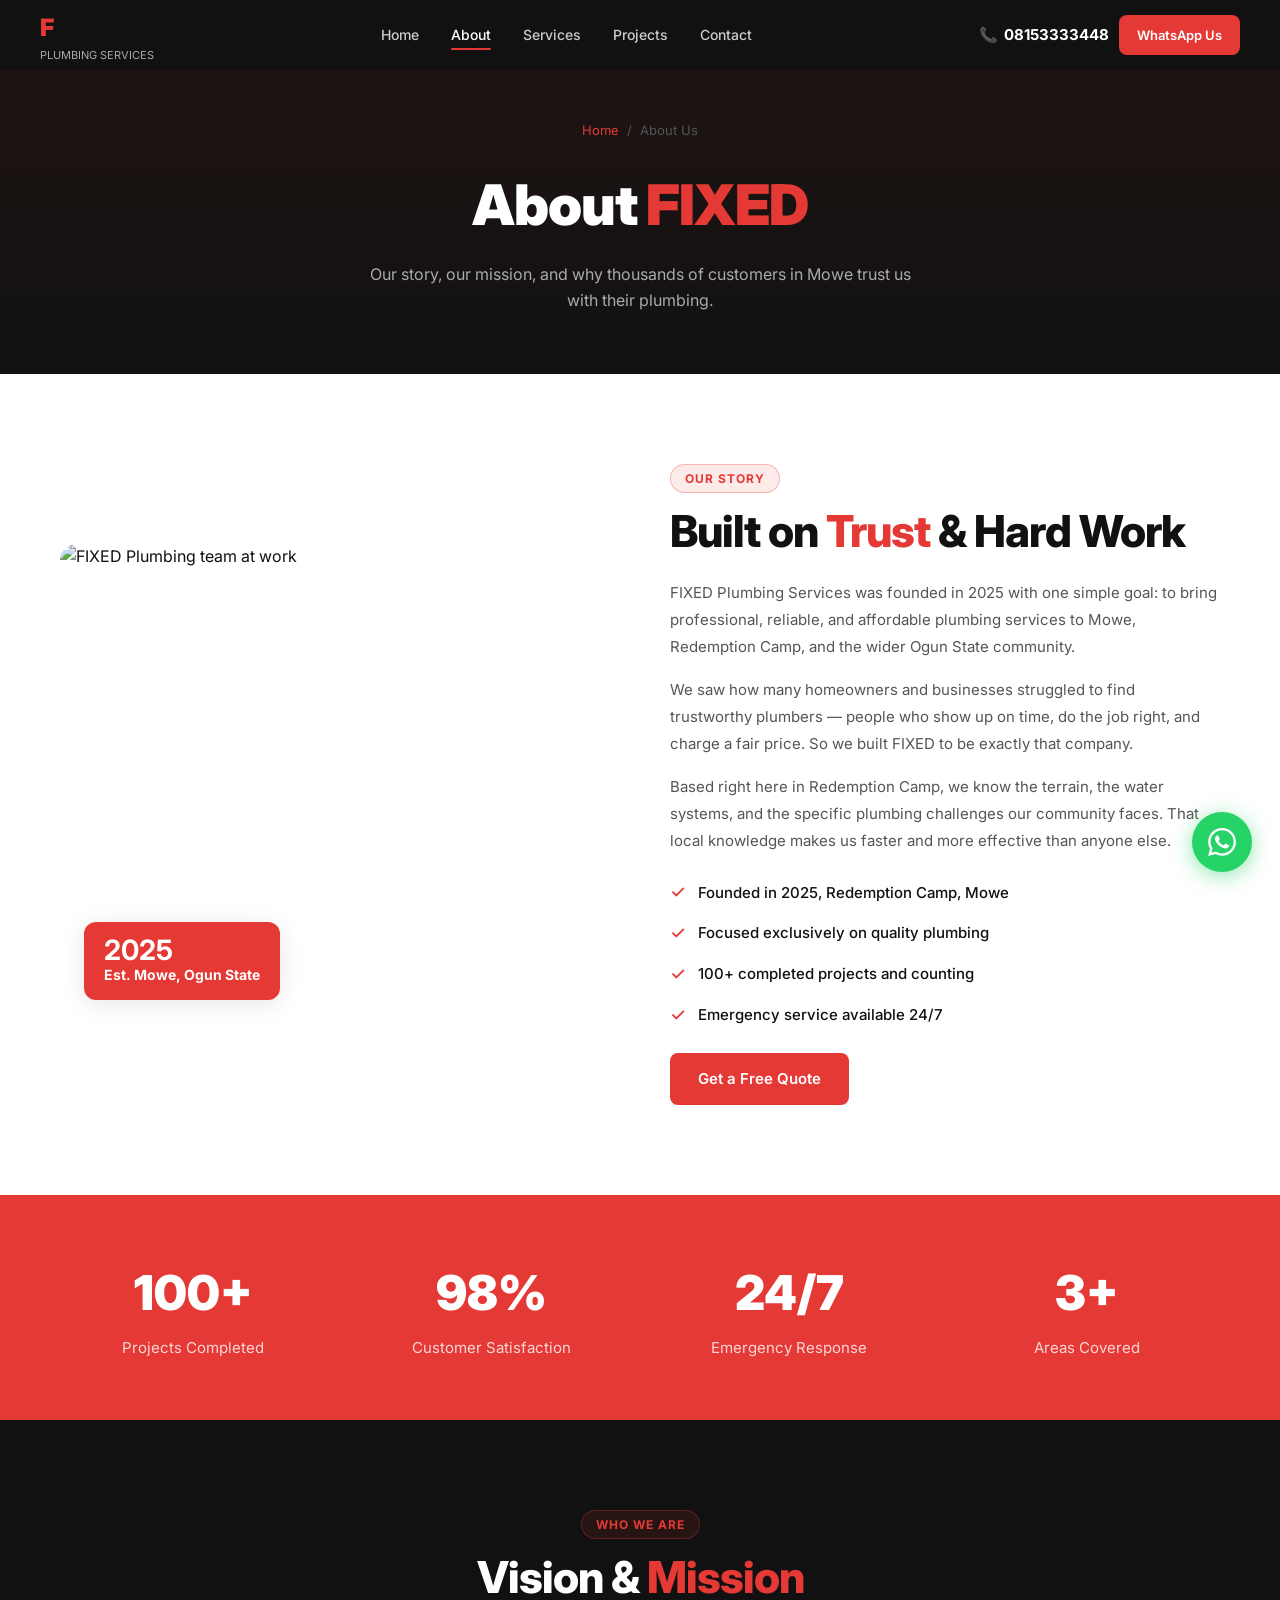
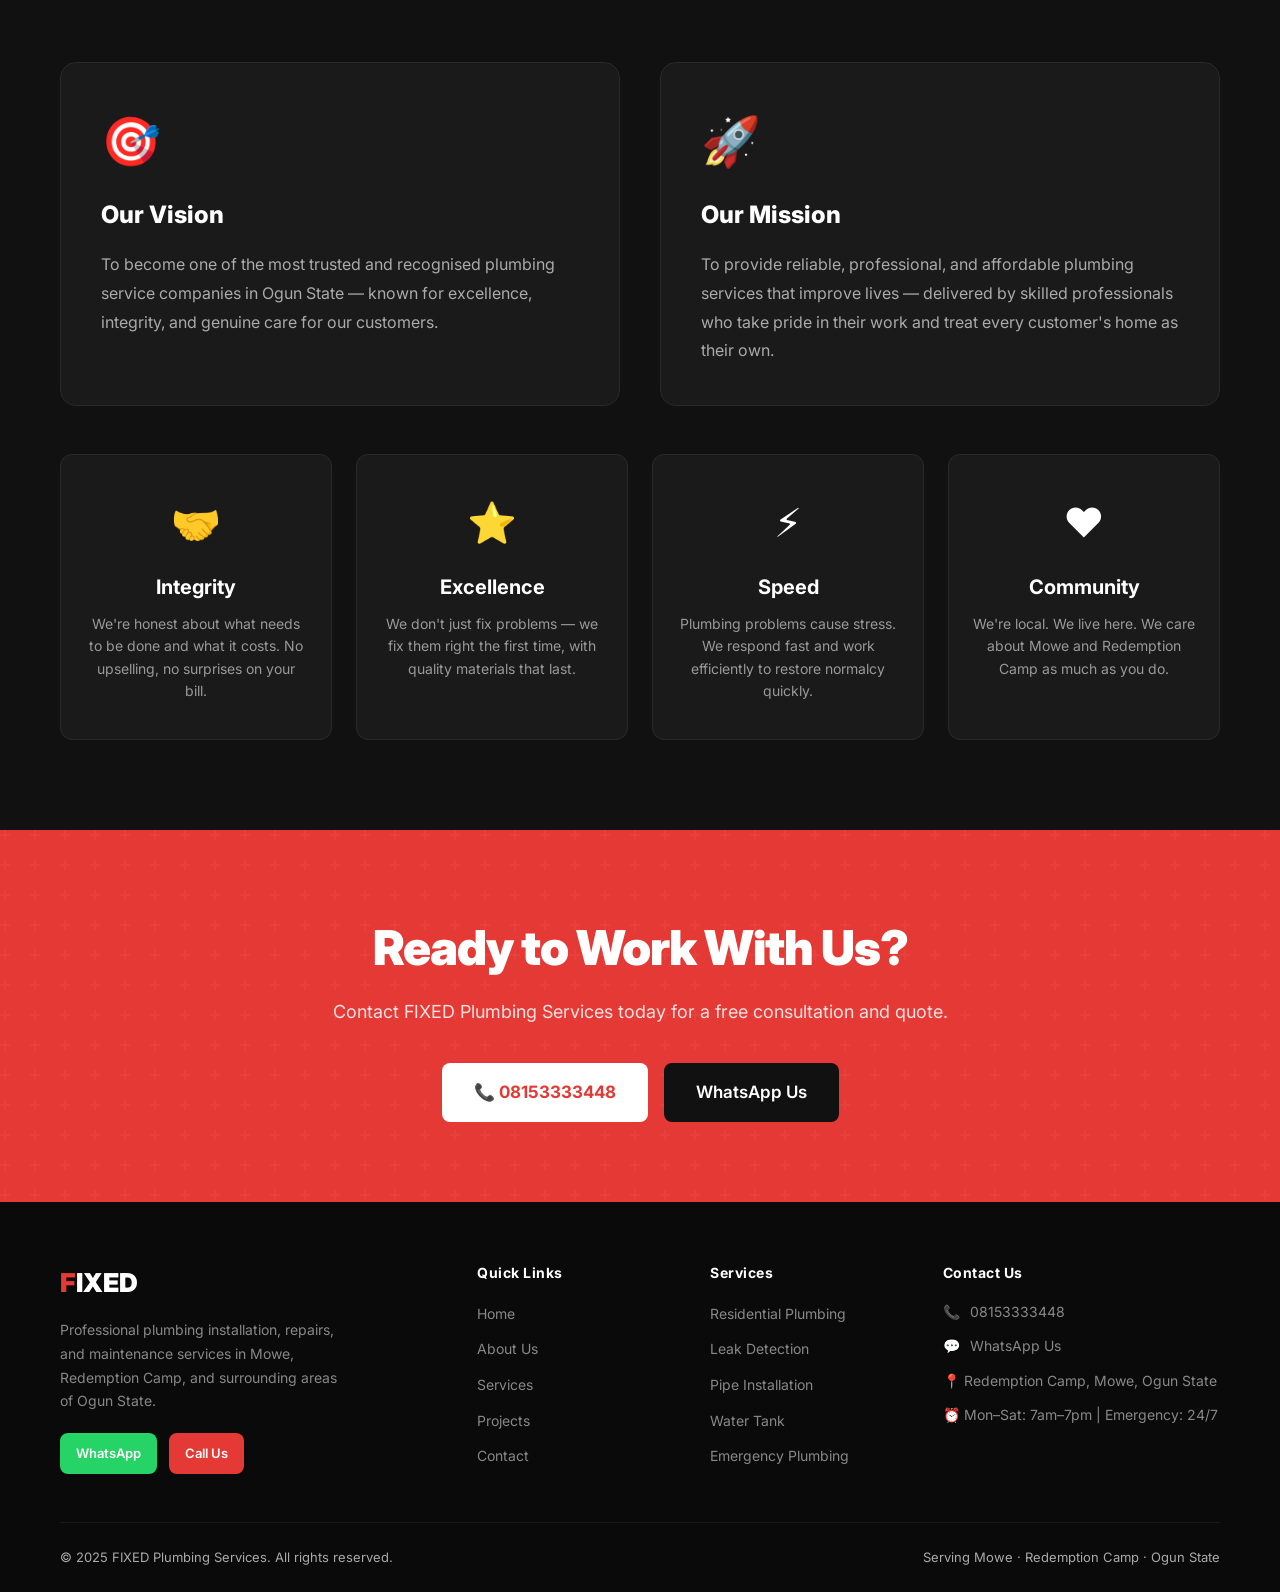
==== about.html @ 38dadc90 "Initial commit: FIXED Plumbing Services website 5-page static site — home, about, services, projects" ====
<!DOCTYPE html>
<html lang="en">
<head>
  <meta charset="UTF-8">
  <meta name="viewport" content="width=device-width, initial-scale=1.0">
  <title>About Us | FIXED Plumbing Services — Mowe, Ogun State</title>
  <meta name="description" content="Learn about FIXED Plumbing Services — founded in 2025, based in Redemption Camp, Mowe. Professional plumbing solutions across Ogun State.">
  <link rel="preconnect" href="https://fonts.googleapis.com">
  <link href="https://fonts.googleapis.com/css2?family=Inter:wght@300;400;500;600;700;800;900&display=swap" rel="stylesheet">
  <link rel="stylesheet" href="style.css">
</head>
<body>

<nav class="navbar" id="navbar">
  <div class="nav-inner">
    <a href="index.html" class="nav-logo">
      <div>
        <div class="logo-text"><span>F</span>IXED</div>
        <div class="logo-sub">PLUMBING SERVICES</div>
      </div>
    </a>
    <div class="nav-links">
      <a href="index.html">Home</a>
      <a href="about.html" class="active">About</a>
      <a href="services.html">Services</a>
      <a href="projects.html">Projects</a>
      <a href="contact.html">Contact</a>
    </div>
    <div class="nav-cta">
      <a href="tel:08153333448" class="nav-phone"><span>📞</span> 08153333448</a>
      <a href="https://wa.me/2348153333448" target="_blank" class="btn btn-primary" style="padding:10px 18px;font-size:13px;">WhatsApp Us</a>
    </div>
    <button class="hamburger" id="hamburger" aria-label="Menu">
      <span></span><span></span><span></span>
    </button>
  </div>
</nav>

<div class="mobile-menu" id="mobile-menu">
  <a href="index.html">Home</a>
  <a href="about.html">About</a>
  <a href="services.html">Services</a>
  <a href="projects.html">Projects</a>
  <a href="contact.html">Contact</a>
  <a href="tel:08153333448" style="color:#E53935;font-weight:700;">📞 08153333448</a>
</div>

<!-- PAGE HERO -->
<section class="page-hero">
  <div class="container">
    <div class="breadcrumb"><a href="index.html">Home</a><span>/</span><span>About Us</span></div>
    <h1>About <span>FIXED</span></h1>
    <p>Our story, our mission, and why thousands of customers in Mowe trust us with their plumbing.</p>
  </div>
</section>

<!-- STORY SECTION -->
<section class="section">
  <div class="container">
    <div class="about-split">
      <div class="about-img-wrap">
        <img src="https://images.unsplash.com/photo-1621905251189-08b45d6a269e?w=800&q=80" alt="FIXED Plumbing team at work" loading="lazy">
        <div class="about-img-badge">
          <strong>2025</strong>
          Est. Mowe, Ogun State
        </div>
      </div>
      <div class="about-text">
        <div class="section-header">
          <div class="section-tag">Our Story</div>
          <h2 class="section-title">Built on <span>Trust</span> & Hard Work</h2>
        </div>
        <p>FIXED Plumbing Services was founded in 2025 with one simple goal: to bring professional, reliable, and affordable plumbing services to Mowe, Redemption Camp, and the wider Ogun State community.</p>
        <p>We saw how many homeowners and businesses struggled to find trustworthy plumbers — people who show up on time, do the job right, and charge a fair price. So we built FIXED to be exactly that company.</p>
        <p>Based right here in Redemption Camp, we know the terrain, the water systems, and the specific plumbing challenges our community faces. That local knowledge makes us faster and more effective than anyone else.</p>
        <div class="about-checks">
          <div class="about-check"><span class="check">✓</span> Founded in 2025, Redemption Camp, Mowe</div>
          <div class="about-check"><span class="check">✓</span> Focused exclusively on quality plumbing</div>
          <div class="about-check"><span class="check">✓</span> 100+ completed projects and counting</div>
          <div class="about-check"><span class="check">✓</span> Emergency service available 24/7</div>
        </div>
        <a href="contact.html" class="btn btn-primary">Get a Free Quote</a>
      </div>
    </div>
  </div>
</section>

<!-- STATS BAR -->
<section style="background:var(--red);padding:60px 20px;">
  <div class="container">
    <div style="display:grid;grid-template-columns:repeat(auto-fit,minmax(180px,1fr));gap:32px;text-align:center;">
      <div><div style="font-size:48px;font-weight:900;color:#fff;">100+</div><div style="color:rgba(255,255,255,0.8);font-size:15px;margin-top:4px;">Projects Completed</div></div>
      <div><div style="font-size:48px;font-weight:900;color:#fff;">98%</div><div style="color:rgba(255,255,255,0.8);font-size:15px;margin-top:4px;">Customer Satisfaction</div></div>
      <div><div style="font-size:48px;font-weight:900;color:#fff;">24/7</div><div style="color:rgba(255,255,255,0.8);font-size:15px;margin-top:4px;">Emergency Response</div></div>
      <div><div style="font-size:48px;font-weight:900;color:#fff;">3+</div><div style="color:rgba(255,255,255,0.8);font-size:15px;margin-top:4px;">Areas Covered</div></div>
    </div>
  </div>
</section>

<!-- VISION & MISSION -->
<section class="section section-dark">
  <div class="container">
    <div class="section-header">
      <div class="section-tag">Who We Are</div>
      <h2 class="section-title">Vision & <span>Mission</span></h2>
    </div>
    <div style="display:grid;grid-template-columns:1fr 1fr;gap:40px;" class="vision-grid">
      <div style="background:#1a1a1a;border:1px solid #2a2a2a;border-radius:16px;padding:40px;">
        <div style="font-size:48px;margin-bottom:16px;">🎯</div>
        <h3 style="font-size:24px;font-weight:800;color:#fff;margin-bottom:16px;">Our Vision</h3>
        <p style="color:#aaa;font-size:16px;line-height:1.8;">To become one of the most trusted and recognised plumbing service companies in Ogun State — known for excellence, integrity, and genuine care for our customers.</p>
      </div>
      <div style="background:#1a1a1a;border:1px solid #2a2a2a;border-radius:16px;padding:40px;">
        <div style="font-size:48px;margin-bottom:16px;">🚀</div>
        <h3 style="font-size:24px;font-weight:800;color:#fff;margin-bottom:16px;">Our Mission</h3>
        <p style="color:#aaa;font-size:16px;line-height:1.8;">To provide reliable, professional, and affordable plumbing services that improve lives — delivered by skilled professionals who take pride in their work and treat every customer's home as their own.</p>
      </div>
    </div>

    <div class="values-grid">
      <div class="value-card">
        <div class="icon">🤝</div>
        <h3>Integrity</h3>
        <p>We're honest about what needs to be done and what it costs. No upselling, no surprises on your bill.</p>
      </div>
      <div class="value-card">
        <div class="icon">⭐</div>
        <h3>Excellence</h3>
        <p>We don't just fix problems — we fix them right the first time, with quality materials that last.</p>
      </div>
      <div class="value-card">
        <div class="icon">⚡</div>
        <h3>Speed</h3>
        <p>Plumbing problems cause stress. We respond fast and work efficiently to restore normalcy quickly.</p>
      </div>
      <div class="value-card">
        <div class="icon">❤️</div>
        <h3>Community</h3>
        <p>We're local. We live here. We care about Mowe and Redemption Camp as much as you do.</p>
      </div>
    </div>
  </div>
</section>

<!-- CTA -->
<section class="cta-banner">
  <div class="container">
    <h2>Ready to Work With Us?</h2>
    <p>Contact FIXED Plumbing Services today for a free consultation and quote.</p>
    <div class="cta-actions">
      <a href="tel:08153333448" class="btn btn-white" style="font-size:17px;padding:16px 32px;">📞 08153333448</a>
      <a href="https://wa.me/2348153333448" target="_blank" class="btn btn-dark" style="font-size:17px;padding:16px 32px;">WhatsApp Us</a>
    </div>
  </div>
</section>

<footer>
  <div class="container">
    <div class="footer-grid">
      <div class="footer-brand">
        <div class="logo-text"><span>F</span>IXED</div>
        <p>Professional plumbing installation, repairs, and maintenance services in Mowe, Redemption Camp, and surrounding areas of Ogun State.</p>
        <div style="margin-top:20px;display:flex;gap:12px;">
          <a href="https://wa.me/2348153333448" target="_blank" class="btn btn-whatsapp" style="padding:10px 16px;font-size:13px;">WhatsApp</a>
          <a href="tel:08153333448" class="btn btn-primary" style="padding:10px 16px;font-size:13px;">Call Us</a>
        </div>
      </div>
      <div class="footer-col">
        <h4>Quick Links</h4>
        <ul>
          <li><a href="index.html">Home</a></li>
          <li><a href="about.html">About Us</a></li>
          <li><a href="services.html">Services</a></li>
          <li><a href="projects.html">Projects</a></li>
          <li><a href="contact.html">Contact</a></li>
        </ul>
      </div>
      <div class="footer-col">
        <h4>Services</h4>
        <ul>
          <li><a href="services.html">Residential Plumbing</a></li>
          <li><a href="services.html">Leak Detection</a></li>
          <li><a href="services.html">Pipe Installation</a></li>
          <li><a href="services.html">Water Tank</a></li>
          <li><a href="services.html">Emergency Plumbing</a></li>
        </ul>
      </div>
      <div class="footer-col">
        <h4>Contact Us</h4>
        <div class="footer-contact-item">📞 <a href="tel:08153333448" style="color:#888;">08153333448</a></div>
        <div class="footer-contact-item">💬 <a href="https://wa.me/2348153333448" target="_blank" style="color:#888;">WhatsApp Us</a></div>
        <div class="footer-contact-item">📍 Redemption Camp, Mowe, Ogun State</div>
        <div class="footer-contact-item">⏰ Mon–Sat: 7am–7pm | Emergency: 24/7</div>
      </div>
    </div>
    <div class="footer-bottom">
      <span>© 2025 FIXED Plumbing Services. All rights reserved.</span>
      <span>Serving Mowe · Redemption Camp · Ogun State</span>
    </div>
  </div>
</footer>

<a href="https://wa.me/2348153333448" target="_blank" class="whatsapp-float" aria-label="WhatsApp">
  <svg width="28" height="28" viewBox="0 0 24 24" fill="white"><path d="M17.472 14.382c-.297-.149-1.758-.867-2.03-.967-.273-.099-.471-.148-.67.15-.197.297-.767.966-.94 1.164-.173.199-.347.223-.644.075-.297-.15-1.255-.463-2.39-1.475-.883-.788-1.48-1.761-1.653-2.059-.173-.297-.018-.458.13-.606.134-.133.298-.347.446-.52.149-.174.198-.298.298-.497.099-.198.05-.371-.025-.52-.075-.149-.669-1.612-.916-2.207-.242-.579-.487-.5-.669-.51-.173-.008-.371-.01-.57-.01-.198 0-.52.074-.792.372-.272.297-1.04 1.016-1.04 2.479 0 1.462 1.065 2.875 1.213 3.074.149.198 2.096 3.2 5.077 4.487.709.306 1.262.489 1.694.625.712.227 1.36.195 1.871.118.571-.085 1.758-.719 2.006-1.413.248-.694.248-1.289.173-1.413-.074-.124-.272-.198-.57-.347m-5.421 7.403h-.004a9.87 9.87 0 01-5.031-1.378l-.361-.214-3.741.982.998-3.648-.235-.374a9.86 9.86 0 01-1.51-5.26c.001-5.45 4.436-9.884 9.888-9.884 2.64 0 5.122 1.03 6.988 2.898a9.825 9.825 0 012.893 6.994c-.003 5.45-4.437 9.884-9.885 9.884m8.413-18.297A11.815 11.815 0 0012.05 0C5.495 0 .16 5.335.157 11.892c0 2.096.547 4.142 1.588 5.945L.057 24l6.305-1.654a11.882 11.882 0 005.683 1.448h.005c6.554 0 11.890-5.335 11.893-11.893a11.821 11.821 0 00-3.48-8.413z"/></svg>
  <span class="wa-tooltip">Chat on WhatsApp</span>
</a>

<script src="script.js"></script>

<style>
@media(max-width:768px){.vision-grid{grid-template-columns:1fr!important;}}
</style>
</body>
</html>
---- style.css ----
/* ===== RESET & BASE ===== */
*, *::before, *::after { box-sizing: border-box; margin: 0; padding: 0; }

:root {
  --red: #E53935;
  --red-dark: #b71c1c;
  --white: #FFFFFF;
  --black: #111111;
  --gray-light: #F5F5F5;
  --gray-mid: #E0E0E0;
  --gray-text: #555555;
  --font: 'Inter', system-ui, -apple-system, sans-serif;
  --shadow: 0 4px 24px rgba(0,0,0,0.10);
  --shadow-lg: 0 8px 40px rgba(0,0,0,0.16);
  --radius: 12px;
  --transition: 0.25s ease;
}

html { scroll-behavior: smooth; }

body {
  font-family: var(--font);
  color: var(--black);
  background: var(--white);
  line-height: 1.6;
  overflow-x: hidden;
}

img { max-width: 100%; display: block; }
a { text-decoration: none; color: inherit; }
ul { list-style: none; }

.container {
  max-width: 1200px;
  margin: 0 auto;
  padding: 0 20px;
}

/* ===== BUTTONS ===== */
.btn {
  display: inline-flex;
  align-items: center;
  gap: 8px;
  padding: 14px 28px;
  border-radius: 8px;
  font-weight: 600;
  font-size: 15px;
  cursor: pointer;
  border: none;
  transition: all var(--transition);
  text-align: center;
  white-space: nowrap;
}
.btn-primary {
  background: var(--red);
  color: var(--white);
}
.btn-primary:hover { background: var(--red-dark); transform: translateY(-2px); box-shadow: 0 6px 20px rgba(229,57,53,0.35); }
.btn-outline {
  background: transparent;
  color: var(--white);
  border: 2px solid var(--white);
}
.btn-outline:hover { background: var(--white); color: var(--black); }
.btn-dark {
  background: var(--black);
  color: var(--white);
}
.btn-dark:hover { background: #333; transform: translateY(-2px); }
.btn-whatsapp {
  background: #25D366;
  color: var(--white);
}
.btn-whatsapp:hover { background: #1da851; transform: translateY(-2px); }

/* ===== NAVBAR ===== */
.navbar {
  position: fixed;
  top: 0; left: 0; right: 0;
  z-index: 1000;
  background: var(--black);
  padding: 0 20px;
  transition: box-shadow var(--transition);
}
.navbar.scrolled { box-shadow: 0 2px 20px rgba(0,0,0,0.4); }
.nav-inner {
  max-width: 1200px;
  margin: 0 auto;
  display: flex;
  align-items: center;
  justify-content: space-between;
  height: 70px;
}
.nav-logo {
  display: flex;
  align-items: center;
  gap: 10px;
}
.nav-logo .logo-text {
  font-size: 24px;
  font-weight: 900;
  letter-spacing: -0.5px;
}
.nav-logo .logo-text span { color: var(--red); }
.nav-logo .logo-sub {
  font-size: 11px;
  color: #aaa;
  font-weight: 400;
  line-height: 1;
  margin-top: 2px;
}
.nav-links {
  display: flex;
  align-items: center;
  gap: 32px;
}
.nav-links a {
  color: #ccc;
  font-size: 14px;
  font-weight: 500;
  transition: color var(--transition);
  position: relative;
}
.nav-links a:hover, .nav-links a.active { color: var(--white); }
.nav-links a.active::after {
  content: '';
  position: absolute;
  bottom: -4px; left: 0; right: 0;
  height: 2px;
  background: var(--red);
  border-radius: 2px;
}
.nav-cta { display: flex; gap: 10px; align-items: center; }
.nav-phone {
  color: var(--white);
  font-weight: 700;
  font-size: 15px;
  display: flex;
  align-items: center;
  gap: 6px;
}
.nav-phone span { color: var(--red); }

.hamburger {
  display: none;
  flex-direction: column;
  gap: 5px;
  cursor: pointer;
  padding: 4px;
  background: none;
  border: none;
}
.hamburger span {
  display: block;
  width: 24px;
  height: 2px;
  background: var(--white);
  border-radius: 2px;
  transition: all var(--transition);
}
.mobile-menu {
  display: none;
  position: fixed;
  top: 70px; left: 0; right: 0;
  background: var(--black);
  padding: 20px;
  z-index: 999;
  border-top: 1px solid #222;
  flex-direction: column;
  gap: 16px;
}
.mobile-menu.open { display: flex; }
.mobile-menu a { color: #ccc; font-size: 16px; font-weight: 500; padding: 8px 0; border-bottom: 1px solid #222; }
.mobile-menu a:hover { color: var(--white); }

/* ===== HERO ===== */
.hero {
  position: relative;
  min-height: 100vh;
  display: flex;
  align-items: center;
  background: var(--black);
  overflow: hidden;
}
.hero-bg {
  position: absolute;
  inset: 0;
  background: url('https://images.unsplash.com/photo-1607472586893-edb57bdc0e39?w=1600&q=80') center/cover no-repeat;
  opacity: 0.22;
}
.hero-gradient {
  position: absolute;
  inset: 0;
  background: linear-gradient(135deg, rgba(17,17,17,0.95) 40%, rgba(229,57,53,0.15) 100%);
}
.hero-content {
  position: relative;
  z-index: 1;
  padding: 120px 20px 80px;
  max-width: 1200px;
  margin: 0 auto;
  width: 100%;
}
.hero-badge {
  display: inline-flex;
  align-items: center;
  gap: 8px;
  background: rgba(229,57,53,0.15);
  border: 1px solid rgba(229,57,53,0.4);
  color: var(--red);
  padding: 6px 16px;
  border-radius: 50px;
  font-size: 13px;
  font-weight: 600;
  margin-bottom: 24px;
  letter-spacing: 0.5px;
}
.hero h1 {
  font-size: clamp(40px, 7vw, 80px);
  font-weight: 900;
  color: var(--white);
  line-height: 1.05;
  letter-spacing: -2px;
  margin-bottom: 12px;
}
.hero h1 span { color: var(--red); }
.hero-tagline {
  font-size: clamp(16px, 2.5vw, 22px);
  color: #bbb;
  margin-bottom: 16px;
  font-style: italic;
  font-weight: 300;
}
.hero-sub {
  font-size: clamp(14px, 2vw, 18px);
  color: #999;
  margin-bottom: 40px;
  max-width: 580px;
  line-height: 1.7;
}
.hero-actions {
  display: flex;
  flex-wrap: wrap;
  gap: 14px;
  margin-bottom: 48px;
}
.hero-contact {
  display: flex;
  align-items: center;
  gap: 24px;
  flex-wrap: wrap;
}
.hero-phone {
  display: flex;
  align-items: center;
  gap: 10px;
  color: var(--white);
  font-size: 20px;
  font-weight: 700;
}
.hero-phone .icon { font-size: 22px; }
.hero-stats {
  display: flex;
  gap: 40px;
  margin-top: 60px;
  padding-top: 40px;
  border-top: 1px solid #222;
  flex-wrap: wrap;
}
.stat { text-align: left; }
.stat-num {
  font-size: 32px;
  font-weight: 900;
  color: var(--red);
  line-height: 1;
}
.stat-label { font-size: 13px; color: #888; margin-top: 4px; }

/* ===== SECTION HEADERS ===== */
.section { padding: 90px 20px; }
.section-dark { background: var(--black); color: var(--white); }
.section-gray { background: var(--gray-light); }

.section-header { text-align: center; margin-bottom: 60px; }
.section-tag {
  display: inline-block;
  background: rgba(229,57,53,0.1);
  color: var(--red);
  border: 1px solid rgba(229,57,53,0.3);
  padding: 4px 14px;
  border-radius: 50px;
  font-size: 12px;
  font-weight: 700;
  letter-spacing: 1px;
  text-transform: uppercase;
  margin-bottom: 14px;
}
.section-title {
  font-size: clamp(28px, 4vw, 44px);
  font-weight: 800;
  line-height: 1.1;
  letter-spacing: -1px;
  margin-bottom: 14px;
}
.section-title span { color: var(--red); }
.section-sub {
  font-size: 16px;
  color: var(--gray-text);
  max-width: 560px;
  margin: 0 auto;
  line-height: 1.7;
}
.section-dark .section-sub { color: #aaa; }

/* ===== WHY CHOOSE ===== */
.why-grid {
  display: grid;
  grid-template-columns: repeat(auto-fit, minmax(240px, 1fr));
  gap: 24px;
}
.why-card {
  background: var(--white);
  border-radius: var(--radius);
  padding: 36px 28px;
  box-shadow: var(--shadow);
  border: 1px solid var(--gray-mid);
  transition: all var(--transition);
  text-align: center;
}
.why-card:hover { transform: translateY(-6px); box-shadow: var(--shadow-lg); border-color: var(--red); }
.why-icon {
  width: 64px;
  height: 64px;
  background: rgba(229,57,53,0.08);
  border-radius: 50%;
  display: flex;
  align-items: center;
  justify-content: center;
  margin: 0 auto 20px;
  font-size: 28px;
  transition: background var(--transition);
}
.why-card:hover .why-icon { background: var(--red); }
.why-card h3 { font-size: 18px; font-weight: 700; margin-bottom: 10px; }
.why-card p { font-size: 14px; color: var(--gray-text); line-height: 1.6; }

/* ===== SERVICES ===== */
.services-grid {
  display: grid;
  grid-template-columns: repeat(auto-fit, minmax(280px, 1fr));
  gap: 24px;
}
.service-card {
  background: #1a1a1a;
  border: 1px solid #2a2a2a;
  border-radius: var(--radius);
  padding: 32px 24px;
  transition: all var(--transition);
  position: relative;
  overflow: hidden;
}
.service-card::before {
  content: '';
  position: absolute;
  top: 0; left: 0;
  width: 4px;
  height: 100%;
  background: var(--red);
  transform: scaleY(0);
  transition: transform var(--transition);
  transform-origin: bottom;
}
.service-card:hover { border-color: #3a3a3a; transform: translateY(-4px); }
.service-card:hover::before { transform: scaleY(1); }
.service-icon { font-size: 36px; margin-bottom: 16px; }
.service-card h3 { font-size: 18px; font-weight: 700; color: var(--white); margin-bottom: 10px; }
.service-card p { font-size: 14px; color: #999; line-height: 1.6; }
.service-card .service-link {
  display: inline-flex;
  align-items: center;
  gap: 6px;
  color: var(--red);
  font-size: 13px;
  font-weight: 600;
  margin-top: 16px;
  transition: gap var(--transition);
}
.service-card:hover .service-link { gap: 10px; }

/* ===== ABOUT SPLIT ===== */
.about-split {
  display: grid;
  grid-template-columns: 1fr 1fr;
  gap: 60px;
  align-items: center;
}
.about-img-wrap {
  position: relative;
  border-radius: 16px;
  overflow: hidden;
}
.about-img-wrap img {
  width: 100%;
  height: 480px;
  object-fit: cover;
  border-radius: 16px;
}
.about-img-badge {
  position: absolute;
  bottom: 24px;
  left: 24px;
  background: var(--red);
  color: var(--white);
  padding: 14px 20px;
  border-radius: 12px;
  font-weight: 700;
  font-size: 14px;
  box-shadow: var(--shadow);
}
.about-img-badge strong { font-size: 28px; display: block; line-height: 1; }
.about-text .section-header { text-align: left; margin-bottom: 24px; }
.about-text p { color: var(--gray-text); line-height: 1.8; margin-bottom: 16px; font-size: 15px; }
.about-checks { display: flex; flex-direction: column; gap: 12px; margin: 24px 0; }
.about-check {
  display: flex;
  align-items: center;
  gap: 12px;
  font-size: 15px;
  font-weight: 500;
}
.about-check .check { color: var(--red); font-size: 18px; }

/* ===== PROJECTS ===== */
.projects-grid {
  display: grid;
  grid-template-columns: repeat(auto-fit, minmax(320px, 1fr));
  gap: 28px;
}
.project-card {
  border-radius: var(--radius);
  overflow: hidden;
  background: var(--white);
  box-shadow: var(--shadow);
  transition: all var(--transition);
}
.project-card:hover { transform: translateY(-6px); box-shadow: var(--shadow-lg); }
.project-imgs {
  display: grid;
  grid-template-columns: 1fr 1fr;
  height: 200px;
}
.project-imgs img {
  width: 100%;
  height: 100%;
  object-fit: cover;
}
.project-imgs .img-label {
  position: relative;
}
.project-imgs .img-label::after {
  content: attr(data-label);
  position: absolute;
  top: 8px; left: 8px;
  background: rgba(0,0,0,0.75);
  color: var(--white);
  font-size: 10px;
  font-weight: 700;
  padding: 2px 8px;
  border-radius: 4px;
  letter-spacing: 0.5px;
  text-transform: uppercase;
}
.project-info { padding: 20px; }
.project-info h3 { font-size: 17px; font-weight: 700; margin-bottom: 6px; }
.project-info p { font-size: 13px; color: var(--gray-text); margin-bottom: 10px; }
.project-meta {
  display: flex;
  gap: 16px;
  font-size: 12px;
  color: #aaa;
}
.project-meta span { display: flex; align-items: center; gap: 4px; }

/* ===== TESTIMONIALS ===== */
.testimonials-grid {
  display: grid;
  grid-template-columns: repeat(auto-fit, minmax(300px, 1fr));
  gap: 24px;
}
.testimonial-card {
  background: #1a1a1a;
  border: 1px solid #2a2a2a;
  border-radius: var(--radius);
  padding: 32px;
  transition: all var(--transition);
}
.testimonial-card:hover { border-color: var(--red); }
.stars { color: #FFC107; font-size: 18px; letter-spacing: 2px; margin-bottom: 16px; }
.testimonial-card p { color: #ccc; font-size: 15px; line-height: 1.7; margin-bottom: 20px; font-style: italic; }
.testimonial-author { display: flex; align-items: center; gap: 12px; }
.author-avatar {
  width: 44px;
  height: 44px;
  background: var(--red);
  border-radius: 50%;
  display: flex;
  align-items: center;
  justify-content: center;
  color: var(--white);
  font-weight: 700;
  font-size: 16px;
}
.author-name { font-weight: 700; color: var(--white); font-size: 15px; }
.author-loc { font-size: 12px; color: #777; }

/* ===== CTA BANNER ===== */
.cta-banner {
  background: var(--red);
  padding: 80px 20px;
  text-align: center;
  position: relative;
  overflow: hidden;
}
.cta-banner::before {
  content: '';
  position: absolute;
  inset: 0;
  background: url("data:image/svg+xml,%3Csvg width='60' height='60' viewBox='0 0 60 60' xmlns='http://www.w3.org/2000/svg'%3E%3Cg fill='none' fill-rule='evenodd'%3E%3Cg fill='%23ffffff' fill-opacity='0.04'%3E%3Cpath d='M36 34v-4h-2v4h-4v2h4v4h2v-4h4v-2h-4zm0-30V0h-2v4h-4v2h4v4h2V6h4V4h-4zM6 34v-4H4v4H0v2h4v4h2v-4h4v-2H6zM6 4V0H4v4H0v2h4v4h2V6h4V4H6z'/%3E%3C/g%3E%3C/g%3E%3C/svg%3E");
}
.cta-banner .container { position: relative; }
.cta-banner h2 { font-size: clamp(28px, 4vw, 48px); font-weight: 900; color: var(--white); margin-bottom: 12px; letter-spacing: -1px; }
.cta-banner p { color: rgba(255,255,255,0.85); font-size: 18px; margin-bottom: 36px; }
.cta-actions { display: flex; gap: 16px; justify-content: center; flex-wrap: wrap; }
.btn-white { background: var(--white); color: var(--red); font-weight: 700; }
.btn-white:hover { background: #f0f0f0; transform: translateY(-2px); }

/* ===== CONTACT ===== */
.contact-grid {
  display: grid;
  grid-template-columns: 1fr 1.4fr;
  gap: 60px;
  align-items: start;
}
.contact-info h3 { font-size: 24px; font-weight: 800; margin-bottom: 24px; }
.contact-items { display: flex; flex-direction: column; gap: 20px; }
.contact-item {
  display: flex;
  align-items: flex-start;
  gap: 14px;
}
.contact-item-icon {
  width: 44px;
  height: 44px;
  background: rgba(229,57,53,0.1);
  border-radius: 10px;
  display: flex;
  align-items: center;
  justify-content: center;
  font-size: 20px;
  flex-shrink: 0;
}
.contact-item-text strong { display: block; font-size: 14px; font-weight: 700; margin-bottom: 2px; }
.contact-item-text span { font-size: 14px; color: var(--gray-text); }
.contact-form {
  background: var(--white);
  border-radius: 16px;
  padding: 40px;
  box-shadow: var(--shadow-lg);
  border: 1px solid var(--gray-mid);
}
.form-row { display: grid; grid-template-columns: 1fr 1fr; gap: 16px; }
.form-group { margin-bottom: 16px; }
.form-group label { display: block; font-size: 13px; font-weight: 600; margin-bottom: 6px; color: #444; }
.form-group input,
.form-group select,
.form-group textarea {
  width: 100%;
  padding: 12px 16px;
  border: 1.5px solid var(--gray-mid);
  border-radius: 8px;
  font-size: 14px;
  font-family: var(--font);
  transition: border-color var(--transition);
  outline: none;
  background: var(--white);
  color: var(--black);
}
.form-group input:focus,
.form-group select:focus,
.form-group textarea:focus { border-color: var(--red); }
.form-group textarea { resize: vertical; min-height: 120px; }
.form-submit { width: 100%; padding: 16px; font-size: 16px; }

/* ===== MAP ===== */
.map-wrap {
  margin-top: 40px;
  border-radius: 12px;
  overflow: hidden;
  box-shadow: var(--shadow);
}
.map-wrap iframe { width: 100%; height: 280px; border: none; }

/* ===== FLOATING WHATSAPP ===== */
.whatsapp-float {
  position: fixed;
  bottom: 28px;
  right: 28px;
  z-index: 999;
  background: #25D366;
  color: var(--white);
  width: 60px;
  height: 60px;
  border-radius: 50%;
  display: flex;
  align-items: center;
  justify-content: center;
  font-size: 28px;
  box-shadow: 0 4px 20px rgba(37,211,102,0.5);
  transition: all var(--transition);
  text-decoration: none;
}
.whatsapp-float:hover { transform: scale(1.1); box-shadow: 0 6px 28px rgba(37,211,102,0.65); }
.whatsapp-float .wa-tooltip {
  position: absolute;
  right: 70px;
  background: var(--black);
  color: var(--white);
  padding: 6px 12px;
  border-radius: 6px;
  font-size: 13px;
  font-weight: 600;
  white-space: nowrap;
  opacity: 0;
  pointer-events: none;
  transition: opacity var(--transition);
}
.whatsapp-float:hover .wa-tooltip { opacity: 1; }

/* ===== FOOTER ===== */
footer {
  background: #0a0a0a;
  color: #aaa;
  padding: 60px 20px 24px;
}
.footer-grid {
  display: grid;
  grid-template-columns: 2fr 1fr 1fr 1.5fr;
  gap: 48px;
  margin-bottom: 48px;
}
.footer-brand .logo-text { font-size: 26px; font-weight: 900; color: var(--white); }
.footer-brand .logo-text span { color: var(--red); }
.footer-brand p { font-size: 14px; line-height: 1.7; margin-top: 14px; color: #888; max-width: 280px; }
.footer-col h4 { color: var(--white); font-size: 14px; font-weight: 700; margin-bottom: 16px; letter-spacing: 0.5px; }
.footer-col ul { display: flex; flex-direction: column; gap: 10px; }
.footer-col ul li a { font-size: 14px; color: #888; transition: color var(--transition); }
.footer-col ul li a:hover { color: var(--red); }
.footer-contact-item { display: flex; align-items: center; gap: 10px; font-size: 14px; color: #888; margin-bottom: 12px; }
.footer-bottom {
  border-top: 1px solid #1a1a1a;
  padding-top: 24px;
  display: flex;
  justify-content: space-between;
  align-items: center;
  font-size: 13px;
  flex-wrap: wrap;
  gap: 12px;
}
.footer-bottom a { color: var(--red); }

/* ===== PAGE HERO (inner pages) ===== */
.page-hero {
  background: var(--black);
  padding: 120px 20px 60px;
  text-align: center;
  position: relative;
  overflow: hidden;
}
.page-hero::before {
  content: '';
  position: absolute;
  inset: 0;
  background: linear-gradient(180deg, rgba(229,57,53,0.08) 0%, transparent 100%);
}
.page-hero .container { position: relative; }
.page-hero h1 { font-size: clamp(32px, 5vw, 56px); font-weight: 900; color: var(--white); margin-bottom: 12px; letter-spacing: -1px; }
.page-hero h1 span { color: var(--red); }
.page-hero p { color: #aaa; font-size: 16px; max-width: 560px; margin: 0 auto; }
.breadcrumb { display: flex; align-items: center; justify-content: center; gap: 8px; font-size: 13px; color: #777; margin-bottom: 20px; }
.breadcrumb a { color: var(--red); }
.breadcrumb span { color: #555; }

/* ===== SERVICES PAGE ===== */
.service-detail-card {
  background: var(--white);
  border-radius: var(--radius);
  padding: 40px;
  box-shadow: var(--shadow);
  border: 1px solid var(--gray-mid);
  display: grid;
  grid-template-columns: auto 1fr;
  gap: 28px;
  align-items: start;
  transition: all var(--transition);
  margin-bottom: 24px;
}
.service-detail-card:hover { border-color: var(--red); box-shadow: var(--shadow-lg); }
.service-detail-icon {
  width: 80px;
  height: 80px;
  background: rgba(229,57,53,0.08);
  border-radius: 16px;
  display: flex;
  align-items: center;
  justify-content: center;
  font-size: 36px;
  flex-shrink: 0;
}
.service-detail-content h3 { font-size: 22px; font-weight: 800; margin-bottom: 10px; }
.service-detail-content p { color: var(--gray-text); font-size: 15px; line-height: 1.7; margin-bottom: 16px; }
.service-benefits { display: flex; flex-wrap: wrap; gap: 8px; margin-bottom: 20px; }
.benefit-tag {
  background: rgba(229,57,53,0.08);
  color: var(--red);
  border: 1px solid rgba(229,57,53,0.2);
  padding: 4px 12px;
  border-radius: 50px;
  font-size: 12px;
  font-weight: 600;
}

/* ===== ABOUT PAGE ===== */
.values-grid {
  display: grid;
  grid-template-columns: repeat(auto-fit, minmax(260px, 1fr));
  gap: 24px;
  margin-top: 48px;
}
.value-card {
  text-align: center;
  padding: 36px 24px;
  border-radius: var(--radius);
  background: #1a1a1a;
  border: 1px solid #2a2a2a;
  transition: all var(--transition);
}
.value-card:hover { border-color: var(--red); }
.value-card .icon { font-size: 40px; margin-bottom: 16px; }
.value-card h3 { color: var(--white); font-size: 20px; font-weight: 700; margin-bottom: 10px; }
.value-card p { color: #999; font-size: 14px; line-height: 1.6; }

/* ===== ANIMATIONS ===== */
@keyframes fadeUp {
  from { opacity: 0; transform: translateY(30px); }
  to { opacity: 1; transform: translateY(0); }
}
.fade-up { animation: fadeUp 0.6s ease forwards; }
.delay-1 { animation-delay: 0.1s; }
.delay-2 { animation-delay: 0.2s; }
.delay-3 { animation-delay: 0.3s; }

/* ===== RESPONSIVE ===== */
@media (max-width: 900px) {
  .about-split { grid-template-columns: 1fr; }
  .about-img-wrap img { height: 320px; }
  .contact-grid { grid-template-columns: 1fr; }
  .footer-grid { grid-template-columns: 1fr 1fr; }
  .service-detail-card { grid-template-columns: 1fr; }
  .service-detail-icon { width: 60px; height: 60px; font-size: 28px; }
}
@media (max-width: 768px) {
  .nav-links, .nav-cta { display: none; }
  .hamburger { display: flex; }
  .section { padding: 60px 20px; }
  .hero-stats { gap: 24px; }
  .form-row { grid-template-columns: 1fr; }
  .footer-grid { grid-template-columns: 1fr; gap: 32px; }
  .footer-bottom { flex-direction: column; text-align: center; }
  .projects-grid { grid-template-columns: 1fr; }
}
@media (max-width: 480px) {
  .why-grid { grid-template-columns: 1fr; }
  .services-grid { grid-template-columns: 1fr; }
  .hero-actions { flex-direction: column; }
  .cta-actions { flex-direction: column; align-items: center; }
}
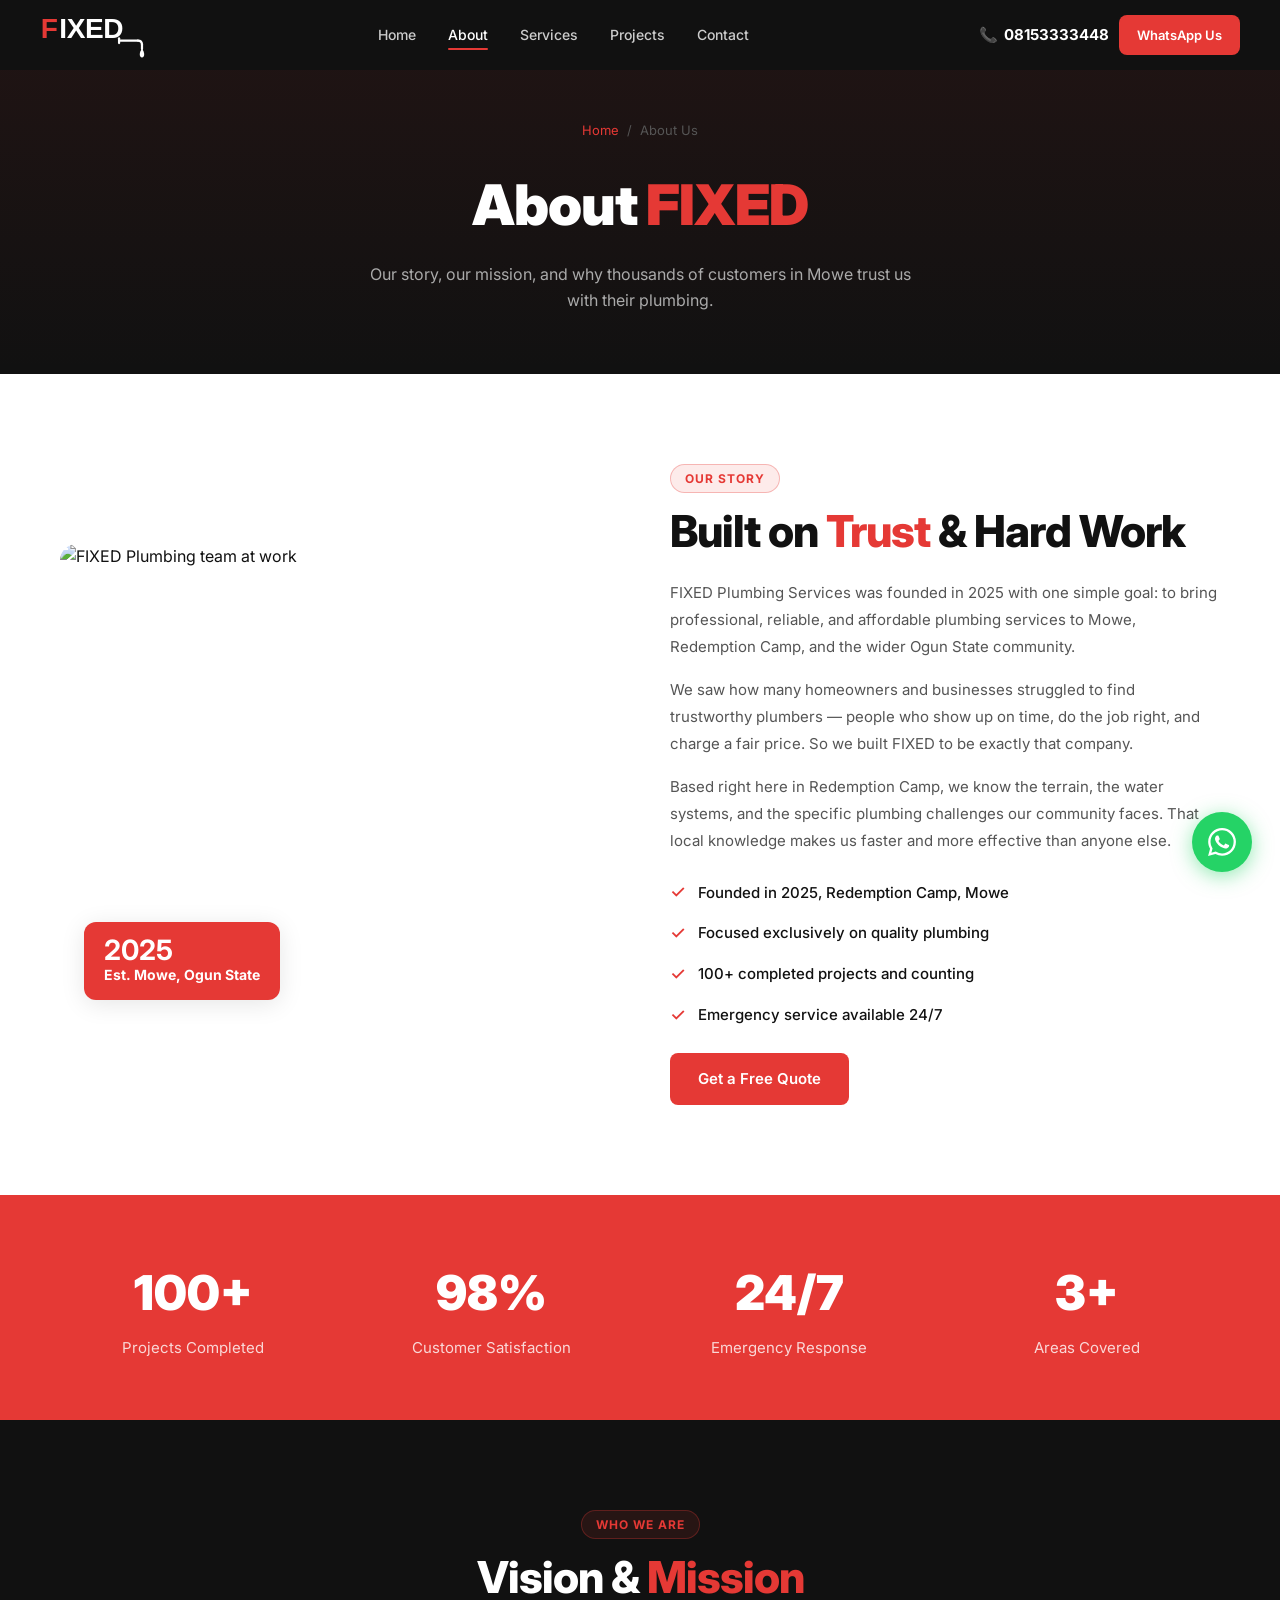
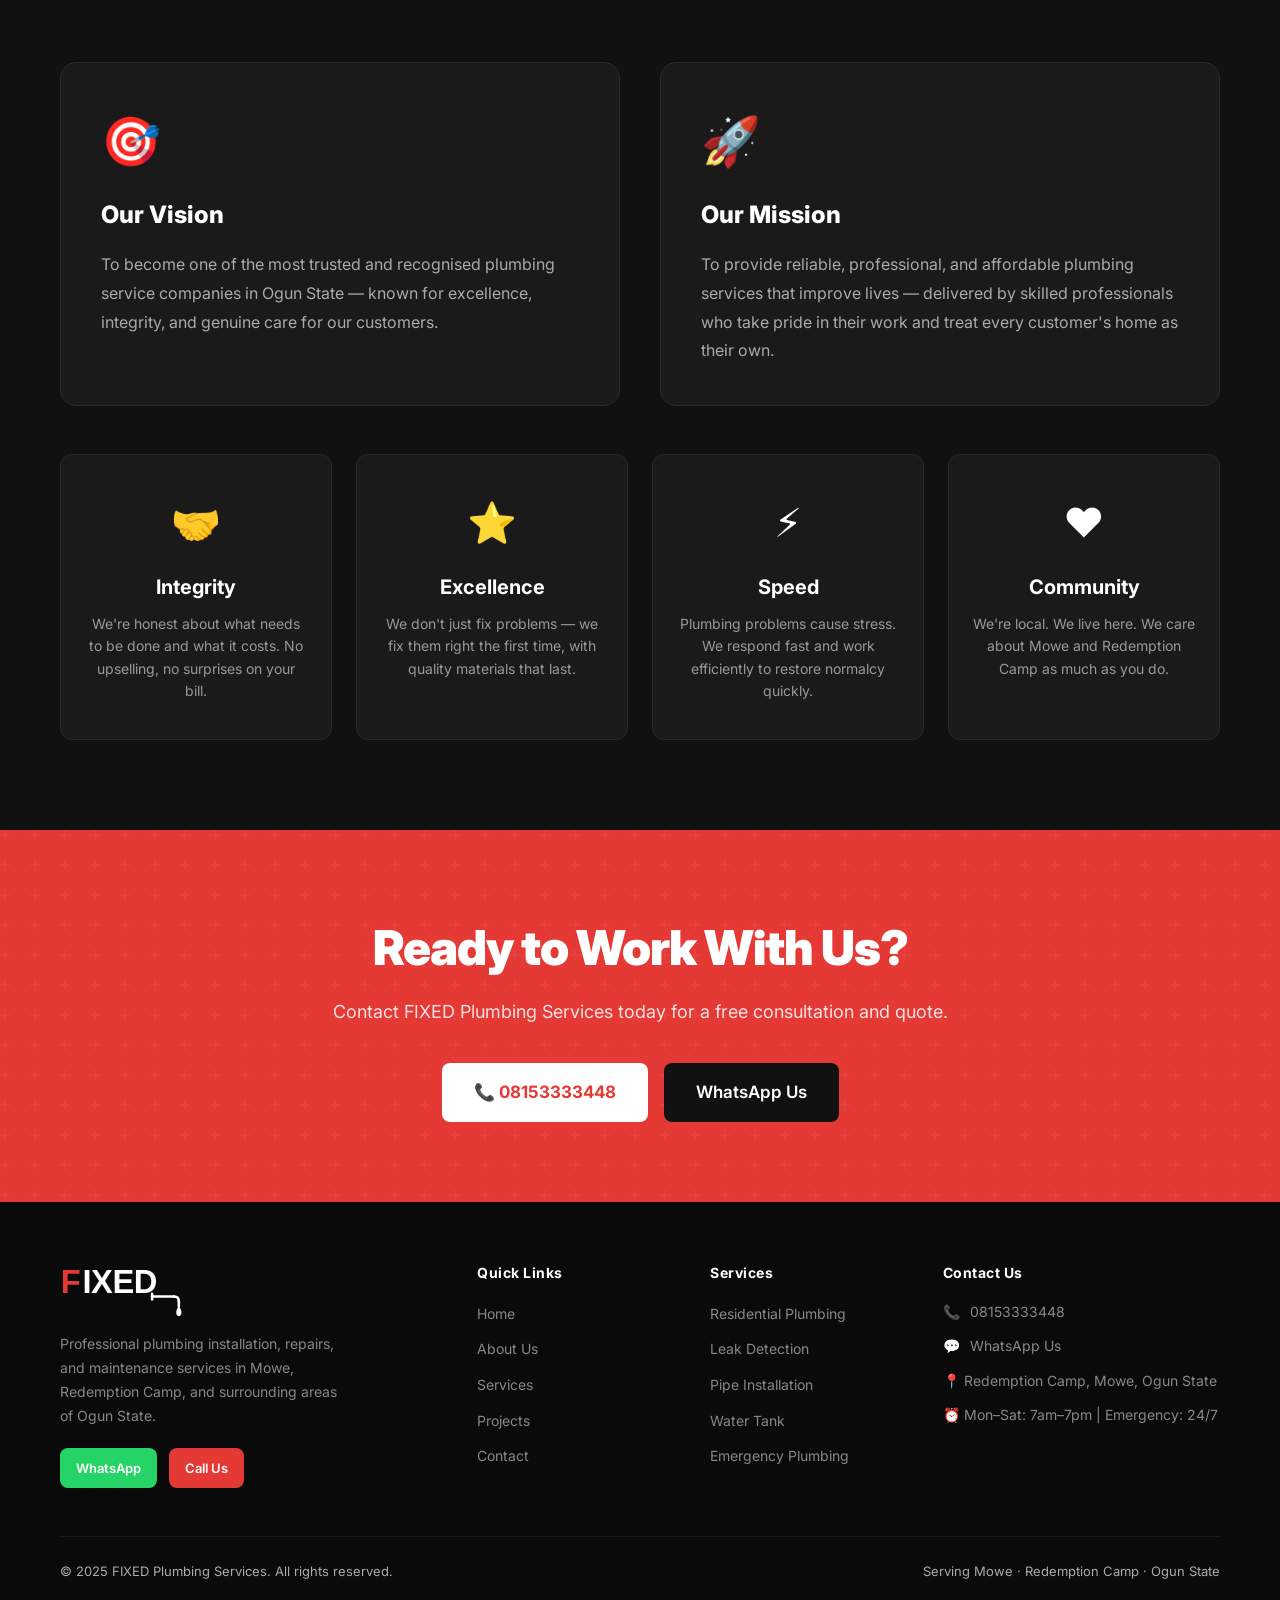
==== commit 26ea6e43: "Add real FIXED logo SVG, update all pages, add vercel.json - Replaced text logo with SVG recreation " ====
--- a/about.html
+++ b/about.html
@@ -13,12 +13,7 @@
 
 <nav class="navbar" id="navbar">
   <div class="nav-inner">
-    <a href="index.html" class="nav-logo">
-      <div>
-        <div class="logo-text"><span>F</span>IXED</div>
-        <div class="logo-sub">PLUMBING SERVICES</div>
-      </div>
-    </a>
+    <a href="index.html" class="nav-logo"><img src="logo.svg" alt="FIXED Plumbing Services" class="logo-img"></a>
     <div class="nav-links">
       <a href="index.html">Home</a>
       <a href="about.html" class="active">About</a>
@@ -158,7 +153,7 @@
   <div class="container">
     <div class="footer-grid">
       <div class="footer-brand">
-        <div class="logo-text"><span>F</span>IXED</div>
+        <img src="logo.svg" alt="FIXED Plumbing Services" class="logo-img-footer">
         <p>Professional plumbing installation, repairs, and maintenance services in Mowe, Redemption Camp, and surrounding areas of Ogun State.</p>
         <div style="margin-top:20px;display:flex;gap:12px;">
           <a href="https://wa.me/2348153333448" target="_blank" class="btn btn-whatsapp" style="padding:10px 16px;font-size:13px;">WhatsApp</a>
--- a/style.css
+++ b/style.css
@@ -94,20 +94,21 @@
 .nav-logo {
   display: flex;
   align-items: center;
-  gap: 10px;
-}
-.nav-logo .logo-text {
-  font-size: 24px;
-  font-weight: 900;
-  letter-spacing: -0.5px;
-}
-.nav-logo .logo-text span { color: var(--red); }
-.nav-logo .logo-sub {
-  font-size: 11px;
-  color: #aaa;
-  font-weight: 400;
-  line-height: 1;
-  margin-top: 2px;
+}
+.logo-img {
+  height: 48px;
+  width: auto;
+  display: block;
+}
+.logo-img-footer {
+  height: 56px;
+  width: auto;
+  display: block;
+  margin-bottom: 14px;
+}
+/* On light backgrounds, invert white→black but keep the red F */
+.logo-img-light {
+  filter: brightness(0) saturate(100%);
 }
 .nav-links {
   display: flex;
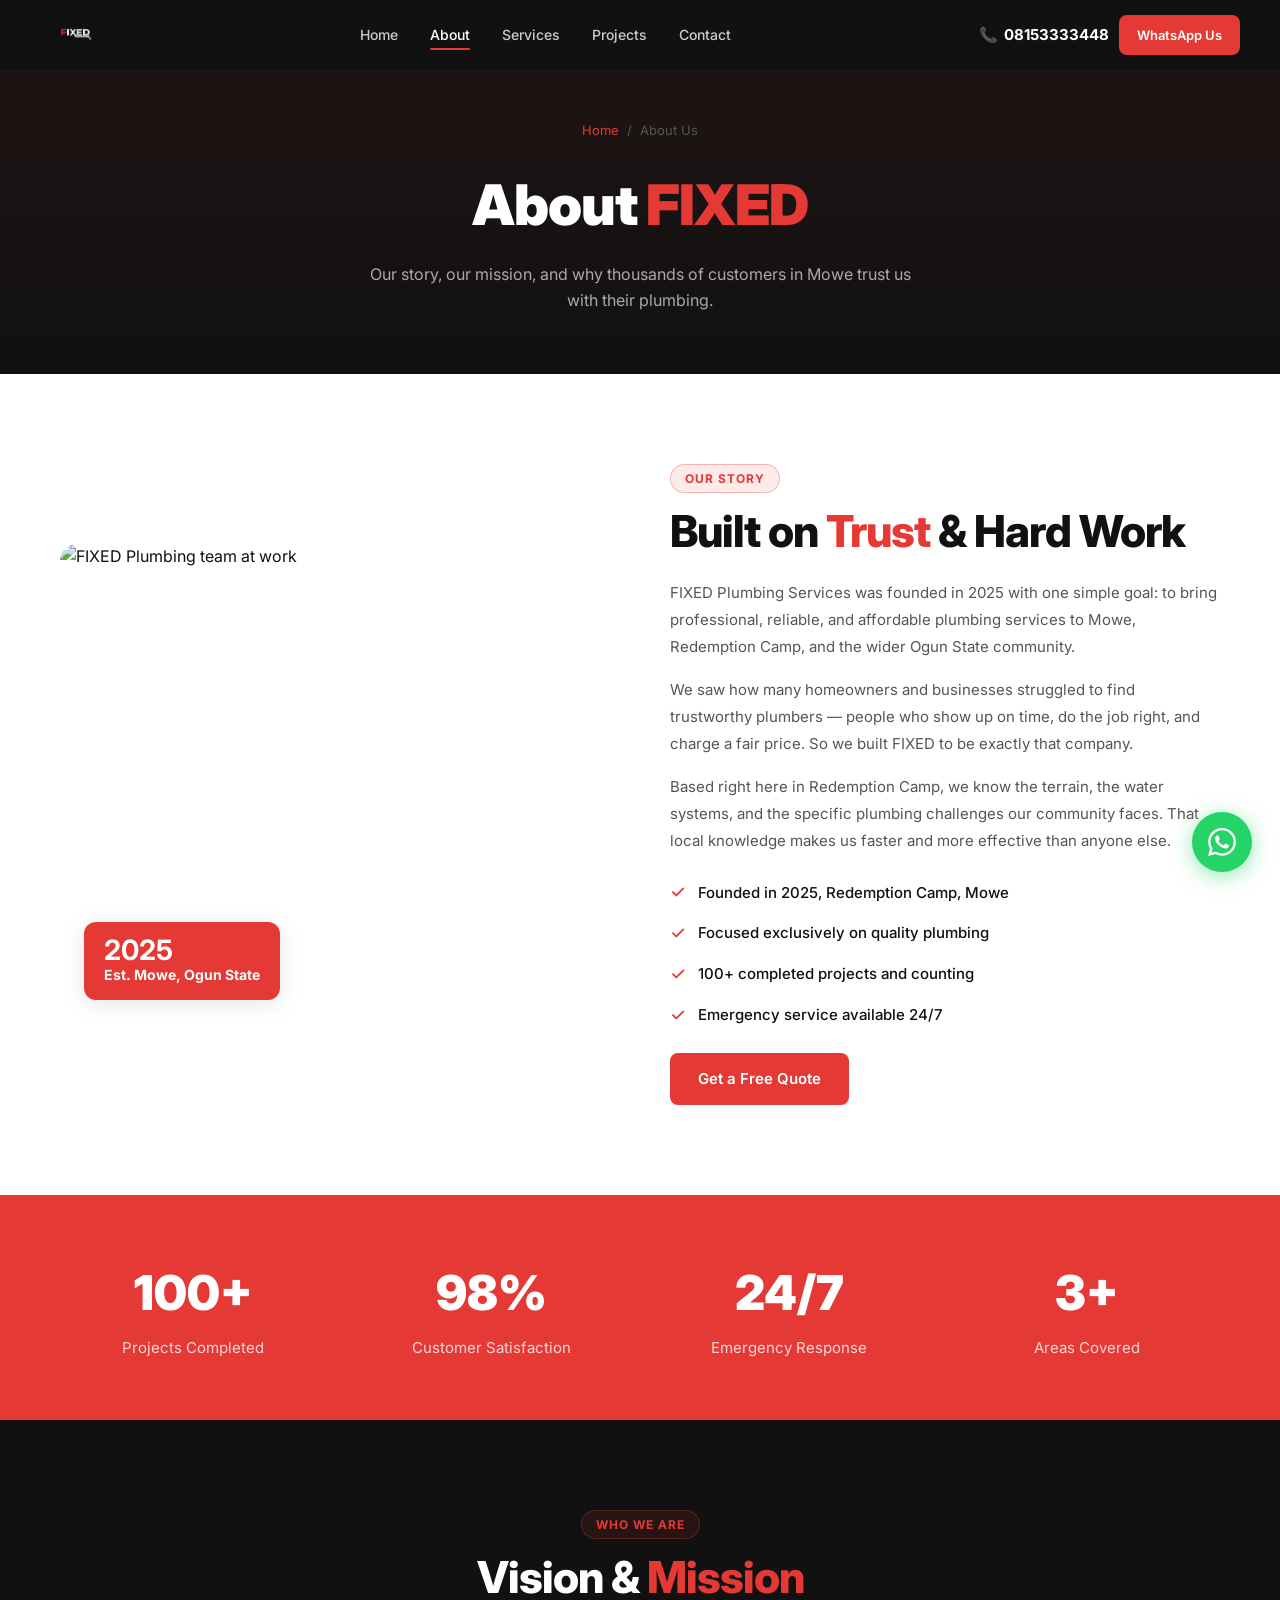
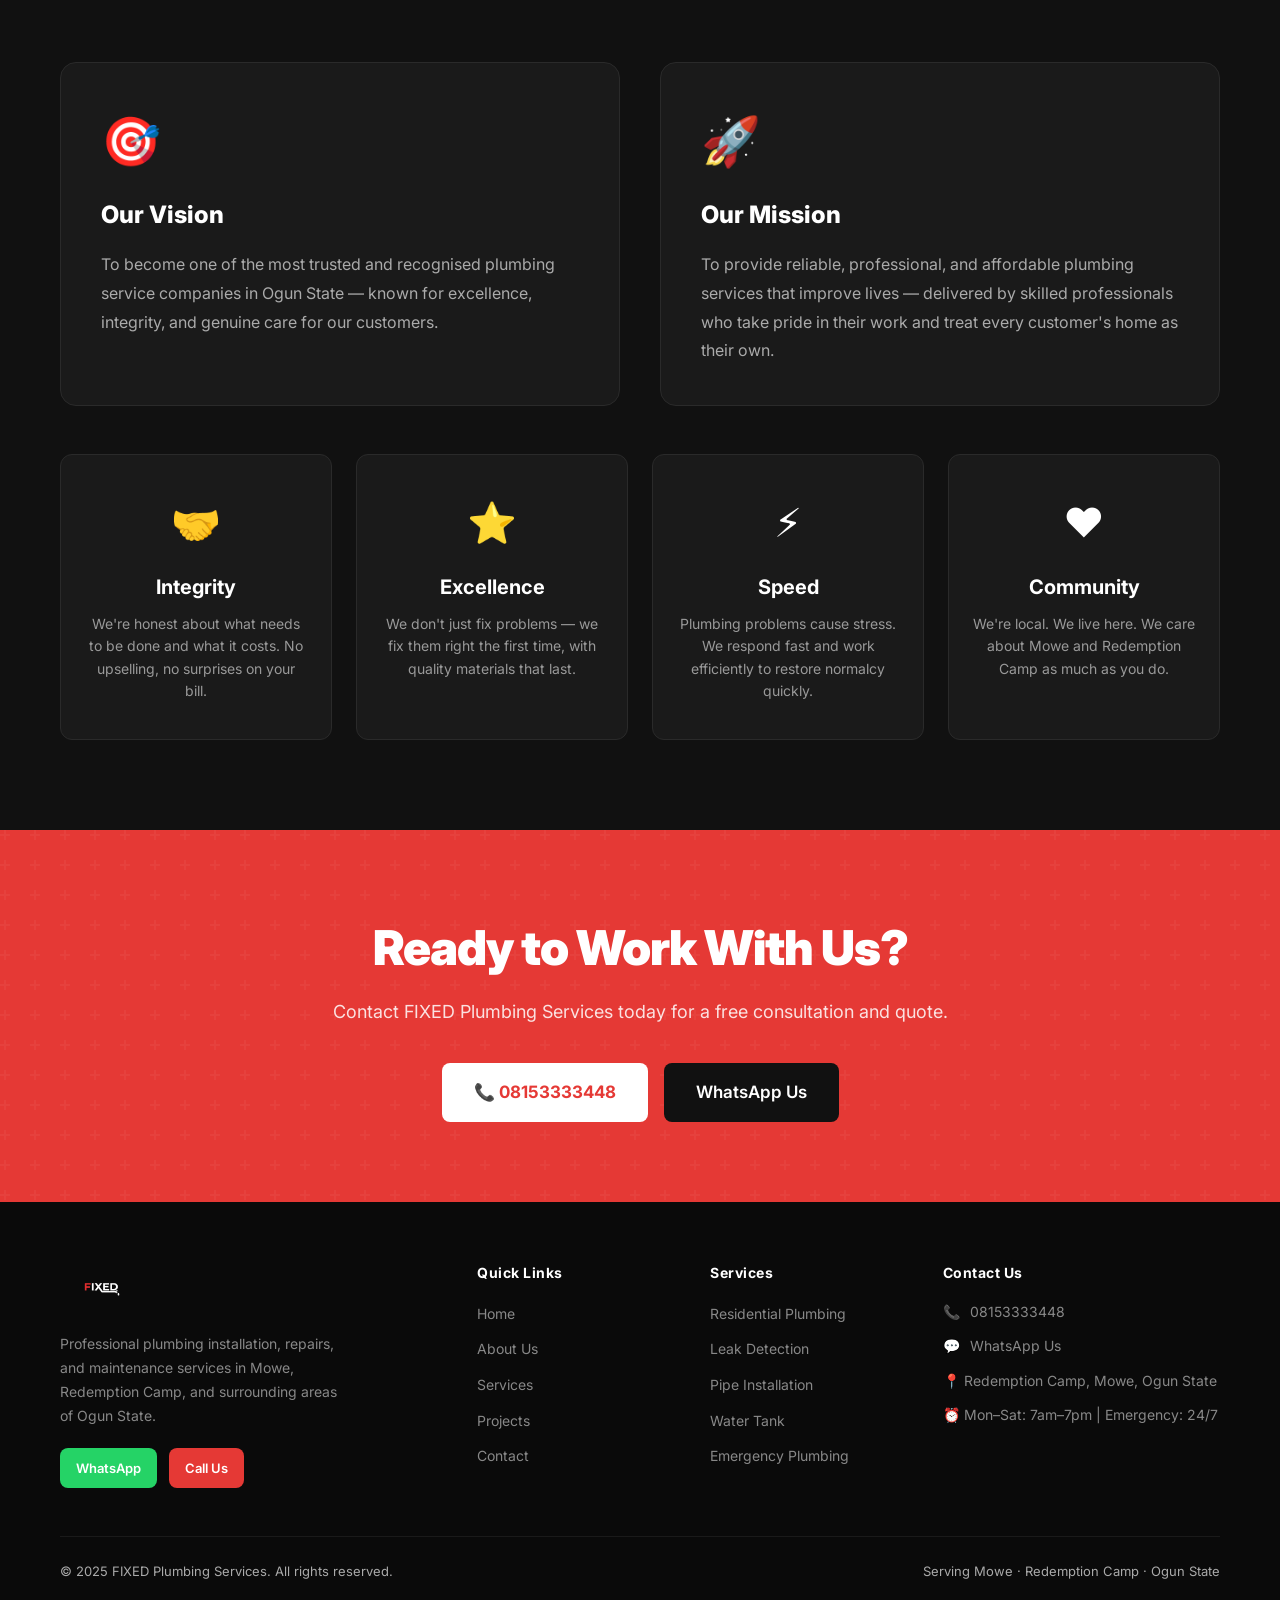
==== commit 136086c7: "Use actual FIXED logo PNG (transparent bg, removebg) across all pages" ====
--- a/about.html
+++ b/about.html
@@ -13,7 +13,7 @@
 
 <nav class="navbar" id="navbar">
   <div class="nav-inner">
-    <a href="index.html" class="nav-logo"><img src="logo.svg" alt="FIXED Plumbing Services" class="logo-img"></a>
+    <a href="index.html" class="nav-logo"><img src="logo.png" alt="FIXED Plumbing Services" class="logo-img"></a>
     <div class="nav-links">
       <a href="index.html">Home</a>
       <a href="about.html" class="active">About</a>
@@ -153,7 +153,7 @@
   <div class="container">
     <div class="footer-grid">
       <div class="footer-brand">
-        <img src="logo.svg" alt="FIXED Plumbing Services" class="logo-img-footer">
+        <img src="logo.png" alt="FIXED Plumbing Services" class="logo-img-footer">
         <p>Professional plumbing installation, repairs, and maintenance services in Mowe, Redemption Camp, and surrounding areas of Ogun State.</p>
         <div style="margin-top:20px;display:flex;gap:12px;">
           <a href="https://wa.me/2348153333448" target="_blank" class="btn btn-whatsapp" style="padding:10px 16px;font-size:13px;">WhatsApp</a>
